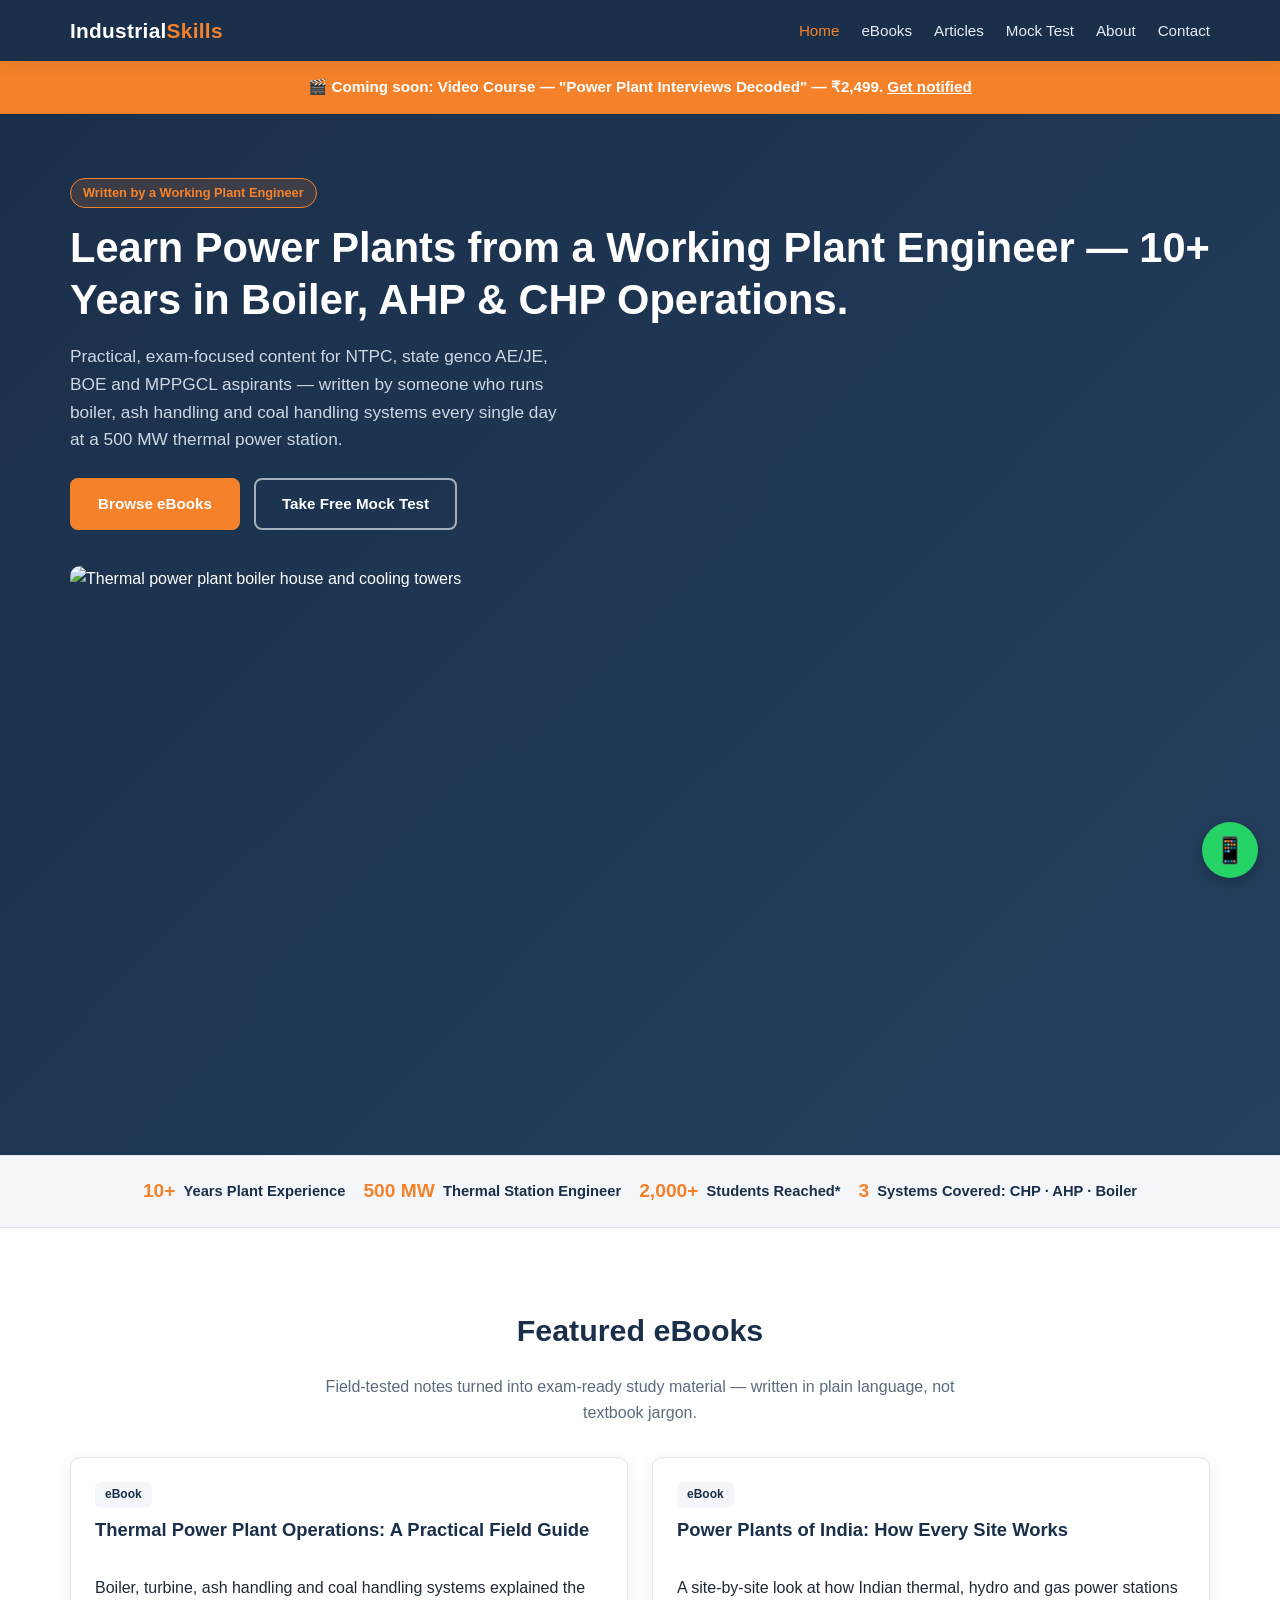
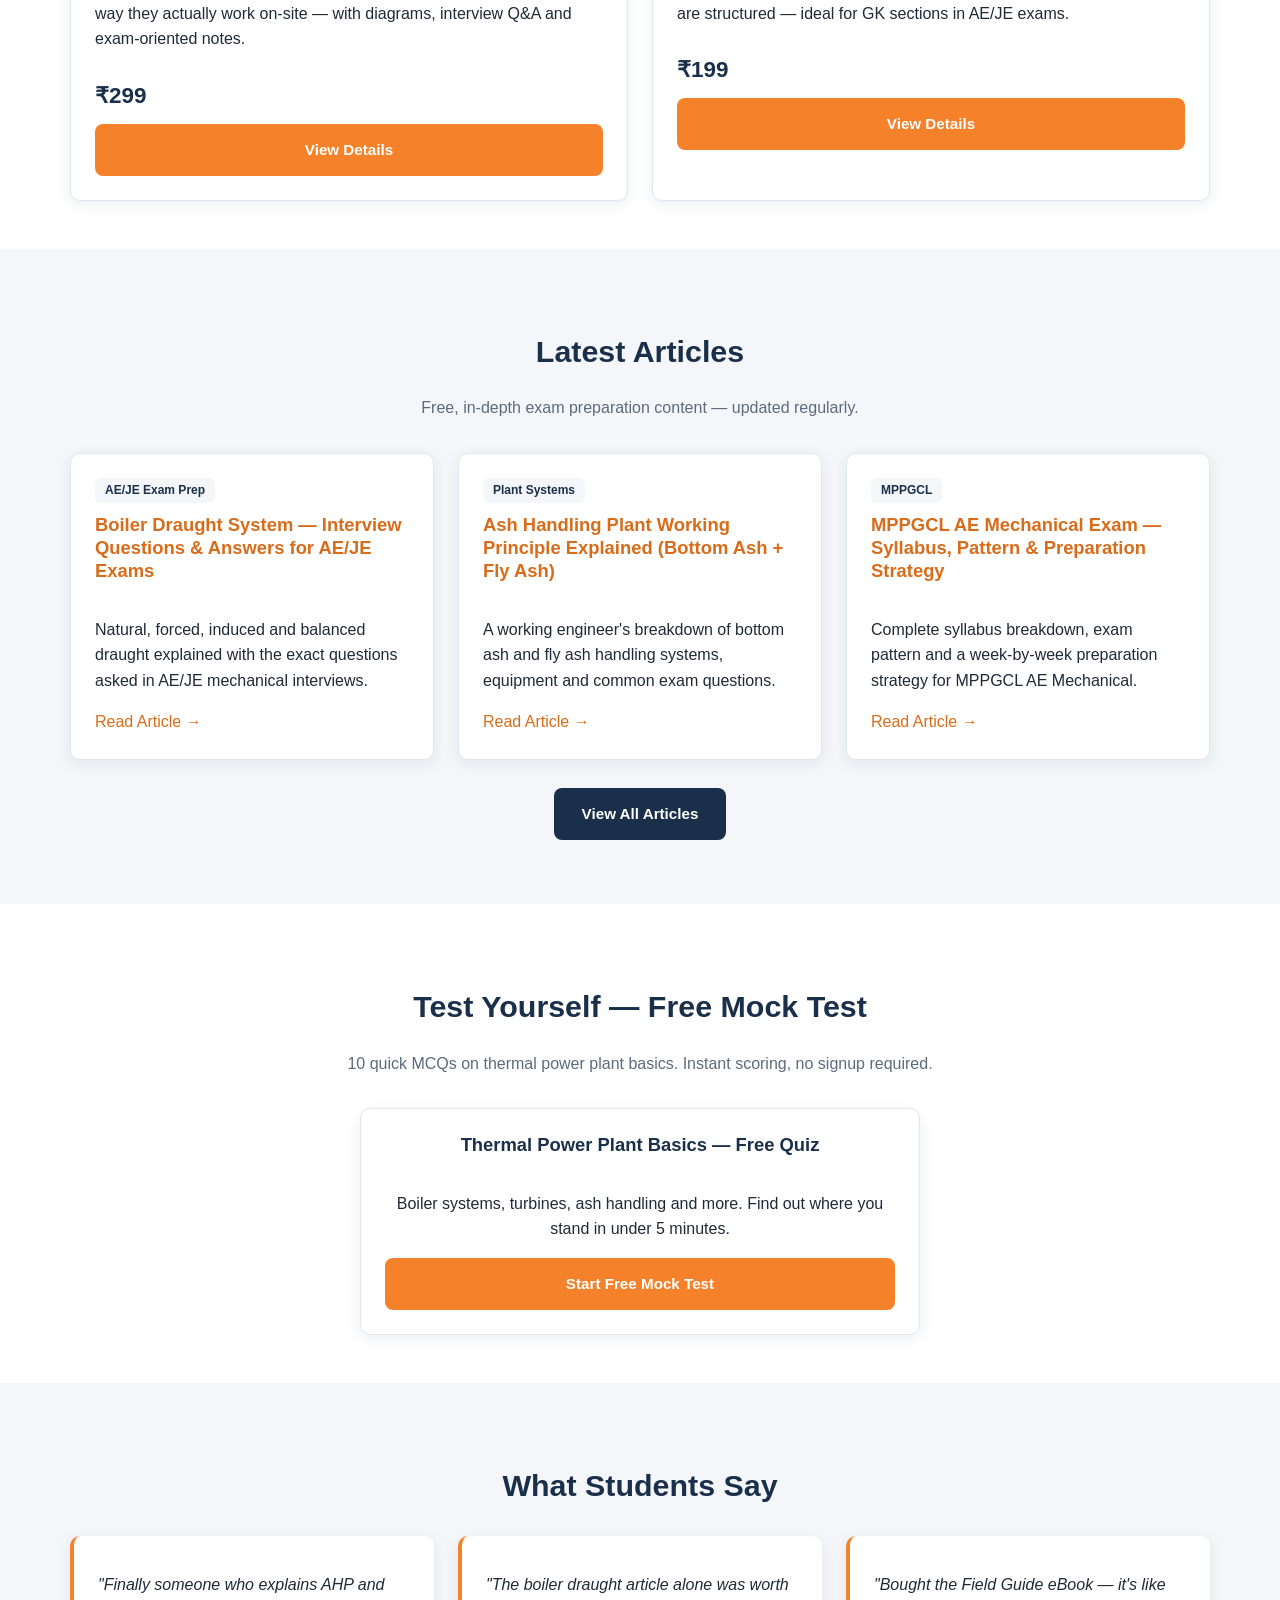
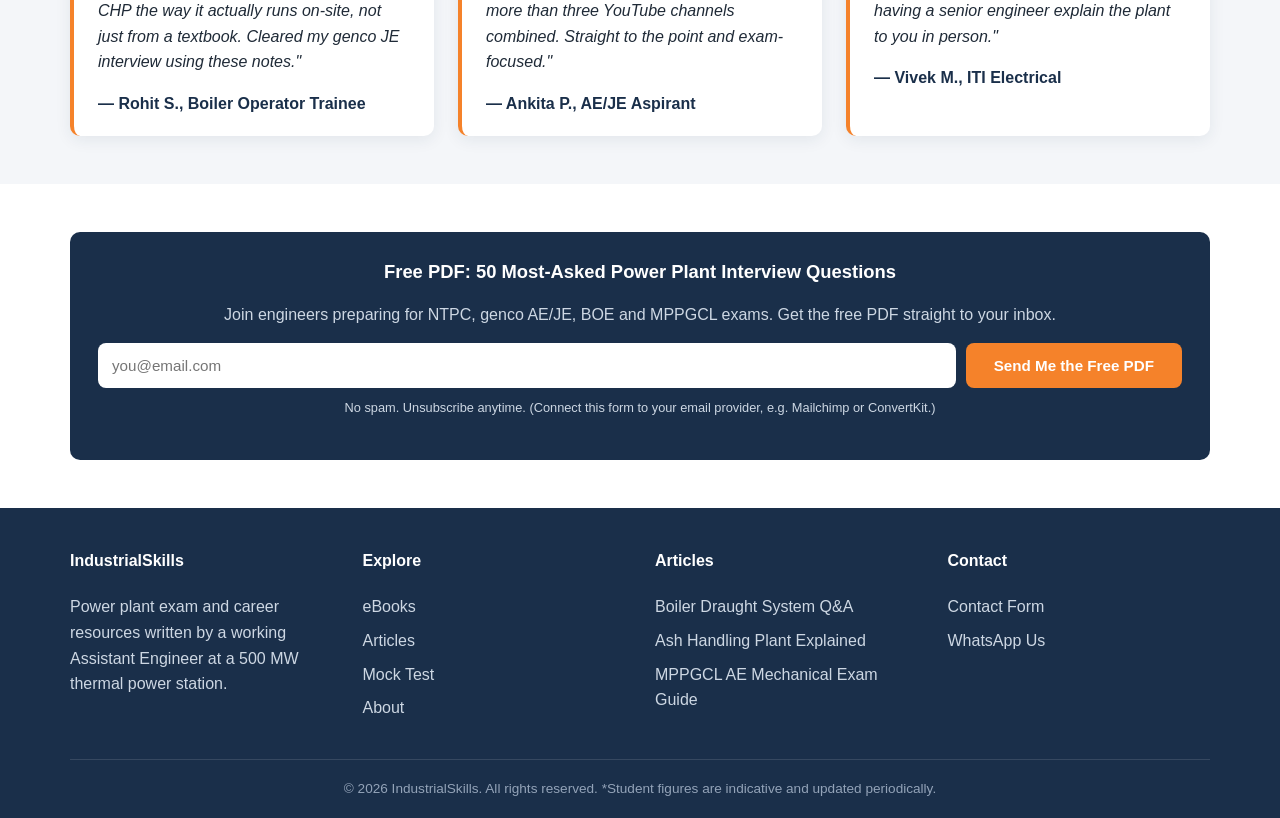
==== index.html @ 1a31680f "Add IndustrialSkills power plant exam & career hub website Static, SEO-first site (plain HTML/CSS/va" ====
<!DOCTYPE html>
<html lang="en">
<head>
<meta charset="UTF-8">
<meta name="viewport" content="width=device-width, initial-scale=1.0">
<title>IndustrialSkills — Power Plant Exam & Career Hub for NTPC, Genco AE/JE, BOE</title>
<meta name="description" content="Learn thermal power plant operations from a working plant engineer with 10+ years in boiler, ash handling and coal handling systems. eBooks, articles and mock tests for NTPC, state genco AE/JE, BOE and MPPGCL exams.">
<link rel="canonical" href="https://www.industrialskills.in/">
<meta property="og:title" content="IndustrialSkills — Power Plant Exam & Career Hub">
<meta property="og:description" content="Learn power plants from a working plant engineer. eBooks, articles and free mock tests for Indian power sector exams.">
<meta property="og:type" content="website">
<meta property="og:url" content="https://www.industrialskills.in/">
<link rel="stylesheet" href="style.css">
<script type="application/ld+json">
{
  "@context": "https://schema.org",
  "@type": "Organization",
  "name": "IndustrialSkills",
  "url": "https://www.industrialskills.in/",
  "description": "Education platform for Indian power plant engineers preparing for NTPC, state genco AE/JE, BOE and MPPGCL exams, built by a working thermal power station engineer.",
  "founder": {
    "@type": "Person",
    "name": "IndustrialSkills Founder",
    "jobTitle": "Assistant Engineer, 500 MW Thermal Power Station"
  },
  "sameAs": []
}
</script>
</head>
<body>

<header class="site-header">
  <div class="nav-wrap">
    <a href="index.html" class="logo">Industrial<span>Skills</span></a>
    <button class="nav-toggle" aria-label="Toggle navigation">&#9776;</button>
    <nav class="main-nav">
      <ul>
        <li><a href="index.html" class="active">Home</a></li>
        <li><a href="ebooks.html">eBooks</a></li>
        <li><a href="articles.html">Articles</a></li>
        <li><a href="mock-test.html">Mock Test</a></li>
        <li><a href="about.html">About</a></li>
        <li><a href="contact.html">Contact</a></li>
      </ul>
    </nav>
  </div>
</header>

<div class="promo-banner">
  🎬 Coming soon: Video Course — <strong>"Power Plant Interviews Decoded"</strong> — ₹2,499. <a href="contact.html">Get notified</a>
</div>

<section class="hero">
  <div class="container">
    <div class="hero-text">
      <span class="badge">Written by a Working Plant Engineer</span>
      <h1>Learn Power Plants from a Working Plant Engineer — 10+ Years in Boiler, AHP &amp; CHP Operations.</h1>
      <p class="lead">Practical, exam-focused content for NTPC, state genco AE/JE, BOE and MPPGCL aspirants — written by someone who runs boiler, ash handling and coal handling systems every single day at a 500 MW thermal power station.</p>
      <div class="hero-cta">
        <a href="ebooks.html" class="btn btn-primary">Browse eBooks</a>
        <a href="mock-test.html" class="btn btn-outline">Take Free Mock Test</a>
      </div>
    </div>
    <div class="hero-media">
      <img src="https://images.unsplash.com/photo-1587293852726-70cdb56c2866?w=800&q=60&auto=format" alt="Thermal power plant boiler house and cooling towers" loading="lazy" width="800" height="533" style="border-radius:10px;">
    </div>
  </div>
</section>

<div class="trust-strip">
  <div class="trust-item"><span class="num">10+</span> Years Plant Experience</div>
  <div class="trust-item"><span class="num">500 MW</span> Thermal Station Engineer</div>
  <div class="trust-item"><span class="num">2,000+</span> Students Reached*</div>
  <div class="trust-item"><span class="num">3</span> Systems Covered: CHP · AHP · Boiler</div>
</div>

<section>
  <div class="container">
    <div class="section-head">
      <h2>Featured eBooks</h2>
      <p>Field-tested notes turned into exam-ready study material — written in plain language, not textbook jargon.</p>
    </div>
    <div class="grid">
      <div class="card">
        <span class="tag">eBook</span>
        <h3>Thermal Power Plant Operations: A Practical Field Guide</h3>
        <p>Boiler, turbine, ash handling and coal handling systems explained the way they actually work on-site — with diagrams, interview Q&amp;A and exam-oriented notes.</p>
        <div class="price">₹299</div>
        <a href="ebooks.html" class="btn btn-primary btn-block">View Details</a>
      </div>
      <div class="card">
        <span class="tag">eBook</span>
        <h3>Power Plants of India: How Every Site Works</h3>
        <p>A site-by-site look at how Indian thermal, hydro and gas power stations are structured — ideal for GK sections in AE/JE exams.</p>
        <div class="price">₹199</div>
        <a href="ebooks.html" class="btn btn-primary btn-block">View Details</a>
      </div>
    </div>
  </div>
</section>

<section class="section-alt">
  <div class="container">
    <div class="section-head">
      <h2>Latest Articles</h2>
      <p>Free, in-depth exam preparation content — updated regularly.</p>
    </div>
    <div class="grid">
      <div class="card">
        <span class="tag">AE/JE Exam Prep</span>
        <h3><a href="article-boiler-draught-system.html">Boiler Draught System — Interview Questions &amp; Answers for AE/JE Exams</a></h3>
        <p>Natural, forced, induced and balanced draught explained with the exact questions asked in AE/JE mechanical interviews.</p>
        <a href="article-boiler-draught-system.html">Read Article →</a>
      </div>
      <div class="card">
        <span class="tag">Plant Systems</span>
        <h3><a href="article-ash-handling-plant.html">Ash Handling Plant Working Principle Explained (Bottom Ash + Fly Ash)</a></h3>
        <p>A working engineer's breakdown of bottom ash and fly ash handling systems, equipment and common exam questions.</p>
        <a href="article-ash-handling-plant.html">Read Article →</a>
      </div>
      <div class="card">
        <span class="tag">MPPGCL</span>
        <h3><a href="article-mppgcl-ae-mechanical-exam.html">MPPGCL AE Mechanical Exam — Syllabus, Pattern &amp; Preparation Strategy</a></h3>
        <p>Complete syllabus breakdown, exam pattern and a week-by-week preparation strategy for MPPGCL AE Mechanical.</p>
        <a href="article-mppgcl-ae-mechanical-exam.html">Read Article →</a>
      </div>
    </div>
    <p style="text-align:center; margin-top: 28px;"><a href="articles.html" class="btn btn-navy">View All Articles</a></p>
  </div>
</section>

<section>
  <div class="container">
    <div class="section-head">
      <h2>Test Yourself — Free Mock Test</h2>
      <p>10 quick MCQs on thermal power plant basics. Instant scoring, no signup required.</p>
    </div>
    <div class="card" style="max-width:560px; margin:0 auto; text-align:center;">
      <h3>Thermal Power Plant Basics — Free Quiz</h3>
      <p>Boiler systems, turbines, ash handling and more. Find out where you stand in under 5 minutes.</p>
      <a href="mock-test.html" class="btn btn-primary">Start Free Mock Test</a>
    </div>
  </div>
</section>

<section class="section-alt">
  <div class="container">
    <div class="section-head">
      <h2>What Students Say</h2>
    </div>
    <div class="grid">
      <div class="testimonial">
        <p>"Finally someone who explains AHP and CHP the way it actually runs on-site, not just from a textbook. Cleared my genco JE interview using these notes."</p>
        <div class="author">— Rohit S., Boiler Operator Trainee</div>
      </div>
      <div class="testimonial">
        <p>"The boiler draught article alone was worth more than three YouTube channels combined. Straight to the point and exam-focused."</p>
        <div class="author">— Ankita P., AE/JE Aspirant</div>
      </div>
      <div class="testimonial">
        <p>"Bought the Field Guide eBook — it's like having a senior engineer explain the plant to you in person."</p>
        <div class="author">— Vivek M., ITI Electrical</div>
      </div>
    </div>
  </div>
</section>

<section>
  <div class="container">
    <div class="email-signup">
      <h3>Free PDF: 50 Most-Asked Power Plant Interview Questions</h3>
      <p>Join engineers preparing for NTPC, genco AE/JE, BOE and MPPGCL exams. Get the free PDF straight to your inbox.</p>
      <form class="signup-form" action="#" method="post">
        <input type="email" name="email" placeholder="you@email.com" required aria-label="Email address">
        <button type="submit" class="btn btn-primary">Send Me the Free PDF</button>
      </form>
      <p class="form-success">Thanks! Check your inbox for the free PDF shortly.</p>
      <p class="form-note">No spam. Unsubscribe anytime. (Connect this form to your email provider, e.g. Mailchimp or ConvertKit.)</p>
    </div>
  </div>
</section>

<footer class="site-footer">
  <div class="container">
    <div class="footer-grid">
      <div>
        <h4>IndustrialSkills</h4>
        <p>Power plant exam and career resources written by a working Assistant Engineer at a 500 MW thermal power station.</p>
      </div>
      <div>
        <h4>Explore</h4>
        <ul>
          <li><a href="ebooks.html">eBooks</a></li>
          <li><a href="articles.html">Articles</a></li>
          <li><a href="mock-test.html">Mock Test</a></li>
          <li><a href="about.html">About</a></li>
        </ul>
      </div>
      <div>
        <h4>Articles</h4>
        <ul>
          <li><a href="article-boiler-draught-system.html">Boiler Draught System Q&amp;A</a></li>
          <li><a href="article-ash-handling-plant.html">Ash Handling Plant Explained</a></li>
          <li><a href="article-mppgcl-ae-mechanical-exam.html">MPPGCL AE Mechanical Exam Guide</a></li>
        </ul>
      </div>
      <div>
        <h4>Contact</h4>
        <ul>
          <li><a href="contact.html">Contact Form</a></li>
          <li><a href="https://wa.me/919999999999" target="_blank" rel="noopener">WhatsApp Us</a></li>
        </ul>
      </div>
    </div>
    <div class="footer-bottom">
      &copy; 2026 IndustrialSkills. All rights reserved. *Student figures are indicative and updated periodically.
    </div>
  </div>
</footer>

<a href="https://wa.me/919999999999" class="whatsapp-float" target="_blank" rel="noopener" aria-label="Chat on WhatsApp">&#128241;</a>

<script src="script.js"></script>
</body>
</html>
---- style.css ----
/* IndustrialSkills — shared stylesheet */

:root {
  --navy: #1a2f4a;
  --navy-light: #24405f;
  --orange: #f5822a;
  --orange-dark: #d96c1a;
  --bg: #ffffff;
  --bg-alt: #f4f6f9;
  --text: #1f2a37;
  --text-muted: #5b6b7d;
  --border: #e1e6ec;
  --radius: 10px;
  --max-width: 1180px;
  --shadow: 0 4px 16px rgba(26, 47, 74, 0.08);
}

* { box-sizing: border-box; }

html { scroll-behavior: smooth; }

body {
  margin: 0;
  font-family: "Segoe UI", Roboto, Helvetica, Arial, sans-serif;
  color: var(--text);
  background: var(--bg);
  line-height: 1.6;
  font-size: 16px;
}

img { max-width: 100%; height: auto; display: block; }

a { color: var(--orange-dark); text-decoration: none; }
a:hover { text-decoration: underline; }

.container {
  max-width: var(--max-width);
  margin: 0 auto;
  padding: 0 20px;
}

h1, h2, h3 { line-height: 1.25; color: var(--navy); }
h1 { font-size: clamp(1.8rem, 4vw, 2.6rem); }
h2 { font-size: clamp(1.4rem, 3vw, 1.9rem); margin-top: 2.2rem; }
h3 { font-size: 1.15rem; }

/* ---------- Header ---------- */
.site-header {
  background: var(--navy);
  position: sticky;
  top: 0;
  z-index: 100;
  box-shadow: var(--shadow);
}

.nav-wrap {
  display: flex;
  align-items: center;
  justify-content: space-between;
  padding: 14px 20px;
  max-width: var(--max-width);
  margin: 0 auto;
}

.logo {
  color: #fff;
  font-weight: 700;
  font-size: 1.3rem;
  letter-spacing: 0.3px;
}
.logo span { color: var(--orange); }

.nav-toggle {
  display: none;
  background: none;
  border: none;
  color: #fff;
  font-size: 1.6rem;
  cursor: pointer;
}

.main-nav ul {
  list-style: none;
  display: flex;
  gap: 22px;
  margin: 0;
  padding: 0;
}

.main-nav a {
  color: #e7ecf3;
  font-weight: 500;
  font-size: 0.95rem;
}
.main-nav a:hover, .main-nav a.active { color: var(--orange); text-decoration: none; }

@media (max-width: 780px) {
  .nav-toggle { display: block; }
  .main-nav {
    display: none;
    width: 100%;
  }
  .main-nav.open { display: block; }
  .nav-wrap { flex-wrap: wrap; }
  .main-nav ul {
    flex-direction: column;
    gap: 0;
    width: 100%;
    padding-top: 10px;
  }
  .main-nav li { border-top: 1px solid rgba(255,255,255,0.1); }
  .main-nav a { display: block; padding: 12px 4px; }
}

/* ---------- Hero ---------- */
.hero {
  background: linear-gradient(135deg, var(--navy) 0%, var(--navy-light) 100%);
  color: #fff;
  padding: 64px 0 56px;
}
.hero .container { display: flex; flex-wrap: wrap; align-items: center; gap: 36px; }
.hero-text { flex: 1 1 420px; }
.hero-media { flex: 1 1 320px; }
.badge {
  display: inline-block;
  background: rgba(245,130,42,0.15);
  color: var(--orange);
  border: 1px solid var(--orange);
  padding: 4px 12px;
  border-radius: 999px;
  font-size: 0.8rem;
  font-weight: 600;
  margin-bottom: 14px;
}
.hero h1 { color: #fff; margin: 0 0 16px; }
.hero p.lead { color: #cdd7e3; font-size: 1.08rem; max-width: 52ch; }
.hero-cta { margin-top: 24px; display: flex; gap: 14px; flex-wrap: wrap; }

/* ---------- Buttons ---------- */
.btn {
  display: inline-block;
  padding: 12px 26px;
  border-radius: 8px;
  font-weight: 600;
  font-size: 0.95rem;
  cursor: pointer;
  border: 2px solid transparent;
}
.btn-primary { background: var(--orange); color: #fff; }
.btn-primary:hover { background: var(--orange-dark); text-decoration: none; }
.btn-outline { background: transparent; color: #fff; border-color: rgba(255,255,255,0.6); }
.btn-outline:hover { border-color: #fff; text-decoration: none; }
.btn-navy { background: var(--navy); color: #fff; }
.btn-navy:hover { background: var(--navy-light); text-decoration: none; }
.btn-block { display: block; width: 100%; text-align: center; }

/* ---------- Sections ---------- */
section { padding: 48px 0; }
.section-alt { background: var(--bg-alt); }
.section-head { text-align: center; max-width: 640px; margin: 0 auto 32px; }
.section-head p { color: var(--text-muted); }

/* ---------- Cards ---------- */
.grid {
  display: grid;
  gap: 24px;
  grid-template-columns: repeat(auto-fit, minmax(260px, 1fr));
}

.card {
  background: #fff;
  border: 1px solid var(--border);
  border-radius: var(--radius);
  padding: 24px;
  box-shadow: var(--shadow);
  display: flex;
  flex-direction: column;
}

.card h3 { margin-top: 0; }
.card .price { font-size: 1.4rem; font-weight: 700; color: var(--navy); margin: 10px 0; }
.card .old-price { text-decoration: line-through; color: var(--text-muted); font-weight: 400; font-size: 1rem; margin-left: 8px; }

.tag {
  display: inline-block;
  background: var(--bg-alt);
  color: var(--navy);
  font-size: 0.75rem;
  font-weight: 600;
  padding: 3px 10px;
  border-radius: 6px;
  margin-bottom: 10px;
  width: fit-content;
}

/* ---------- Trust strip ---------- */
.trust-strip {
  display: flex;
  flex-wrap: wrap;
  gap: 18px;
  justify-content: center;
  padding: 20px 0;
  border-top: 1px solid var(--border);
  border-bottom: 1px solid var(--border);
  background: var(--bg-alt);
}
.trust-item {
  display: flex;
  align-items: center;
  gap: 8px;
  font-weight: 600;
  color: var(--navy);
  font-size: 0.92rem;
}
.trust-item .num { color: var(--orange); font-size: 1.2rem; font-weight: 800; }

/* ---------- Testimonials ---------- */
.testimonial {
  background: #fff;
  border-left: 4px solid var(--orange);
  border-radius: var(--radius);
  padding: 20px 24px;
  box-shadow: var(--shadow);
}
.testimonial p { font-style: italic; color: var(--text); }
.testimonial .author { font-weight: 700; color: var(--navy); margin-top: 10px; font-style: normal; }

/* ---------- Coming soon banner ---------- */
.promo-banner {
  background: var(--orange);
  color: #fff;
  text-align: center;
  padding: 14px 16px;
  font-weight: 600;
  font-size: 0.95rem;
}
.promo-banner a { color: #fff; text-decoration: underline; }

/* ---------- Email signup ---------- */
.email-signup {
  background: var(--navy);
  color: #fff;
  border-radius: var(--radius);
  padding: 28px;
  text-align: center;
}
.email-signup h3 { color: #fff; margin-top: 0; }
.email-signup p { color: #cdd7e3; }
.signup-form {
  display: flex;
  gap: 10px;
  flex-wrap: wrap;
  justify-content: center;
  margin-top: 16px;
}
.signup-form input[type="email"] {
  padding: 12px 14px;
  border-radius: 8px;
  border: none;
  min-width: 240px;
  flex: 1 1 240px;
  font-size: 0.95rem;
}
.form-note { font-size: 0.8rem; color: #9fb0c3; margin-top: 10px; }
.form-success { display: none; color: #b8f5c0; font-weight: 600; margin-top: 12px; }

/* ---------- Footer ---------- */
.site-footer {
  background: var(--navy);
  color: #cdd7e3;
  padding-top: 40px;
}
.footer-grid {
  display: grid;
  gap: 30px;
  grid-template-columns: repeat(auto-fit, minmax(220px, 1fr));
  padding-bottom: 30px;
  border-bottom: 1px solid rgba(255,255,255,0.12);
}
.footer-grid h4 { color: #fff; margin-top: 0; font-size: 1rem; }
.footer-grid ul { list-style: none; padding: 0; margin: 0; }
.footer-grid li { margin-bottom: 8px; }
.footer-grid a { color: #cdd7e3; }
.footer-bottom {
  text-align: center;
  padding: 18px 0;
  font-size: 0.85rem;
  color: #93a3b8;
}

/* WhatsApp floating button */
.whatsapp-float {
  position: fixed;
  bottom: 22px;
  right: 22px;
  background: #25d366;
  color: #fff;
  width: 56px;
  height: 56px;
  border-radius: 50%;
  display: flex;
  align-items: center;
  justify-content: center;
  box-shadow: 0 4px 14px rgba(0,0,0,0.25);
  font-size: 1.6rem;
  z-index: 200;
}
.whatsapp-float:hover { background: #1ebe5b; text-decoration: none; }

/* ---------- Articles ---------- */
.article-body h2 { margin-top: 2rem; }
.article-body ul, .article-body ol { padding-left: 22px; }
.article-meta {
  color: var(--text-muted);
  font-size: 0.9rem;
  margin-bottom: 20px;
}
.article-hero {
  background: var(--bg-alt);
  padding: 40px 0;
  border-bottom: 1px solid var(--border);
}
.faq-item { margin-bottom: 18px; }
.faq-item h3 { color: var(--navy); }
.related-links {
  background: var(--bg-alt);
  border-radius: var(--radius);
  padding: 20px 24px;
  margin-top: 30px;
}

/* ---------- Table ---------- */
table { width: 100%; border-collapse: collapse; margin: 16px 0; }
th, td { border: 1px solid var(--border); padding: 10px 12px; text-align: left; font-size: 0.95rem; }
th { background: var(--bg-alt); color: var(--navy); }

/* ---------- Mock test ---------- */
.quiz-question {
  background: #fff;
  border: 1px solid var(--border);
  border-radius: var(--radius);
  padding: 20px;
  margin-bottom: 18px;
  box-shadow: var(--shadow);
}
.quiz-question p.q-text { font-weight: 600; color: var(--navy); }
.quiz-options label {
  display: block;
  padding: 10px 12px;
  border: 1px solid var(--border);
  border-radius: 8px;
  margin-bottom: 8px;
  cursor: pointer;
}
.quiz-options label:hover { border-color: var(--orange); }
.quiz-options input { margin-right: 10px; }
.quiz-question.correct { border-color: #2e9e4d; }
.quiz-question.incorrect { border-color: #d9534f; }
#quiz-result {
  text-align: center;
  padding: 26px;
  border-radius: var(--radius);
  background: var(--bg-alt);
  display: none;
}
#quiz-result h3 { font-size: 1.6rem; }

/* ---------- Contact form ---------- */
.contact-form { display: flex; flex-direction: column; gap: 14px; max-width: 560px; }
.contact-form input, .contact-form textarea {
  padding: 12px 14px;
  border: 1px solid var(--border);
  border-radius: 8px;
  font-size: 1rem;
  font-family: inherit;
}
.contact-form label { font-weight: 600; color: var(--navy); font-size: 0.9rem; }

.two-col { display: flex; gap: 40px; flex-wrap: wrap; }
.two-col > div { flex: 1 1 320px; }
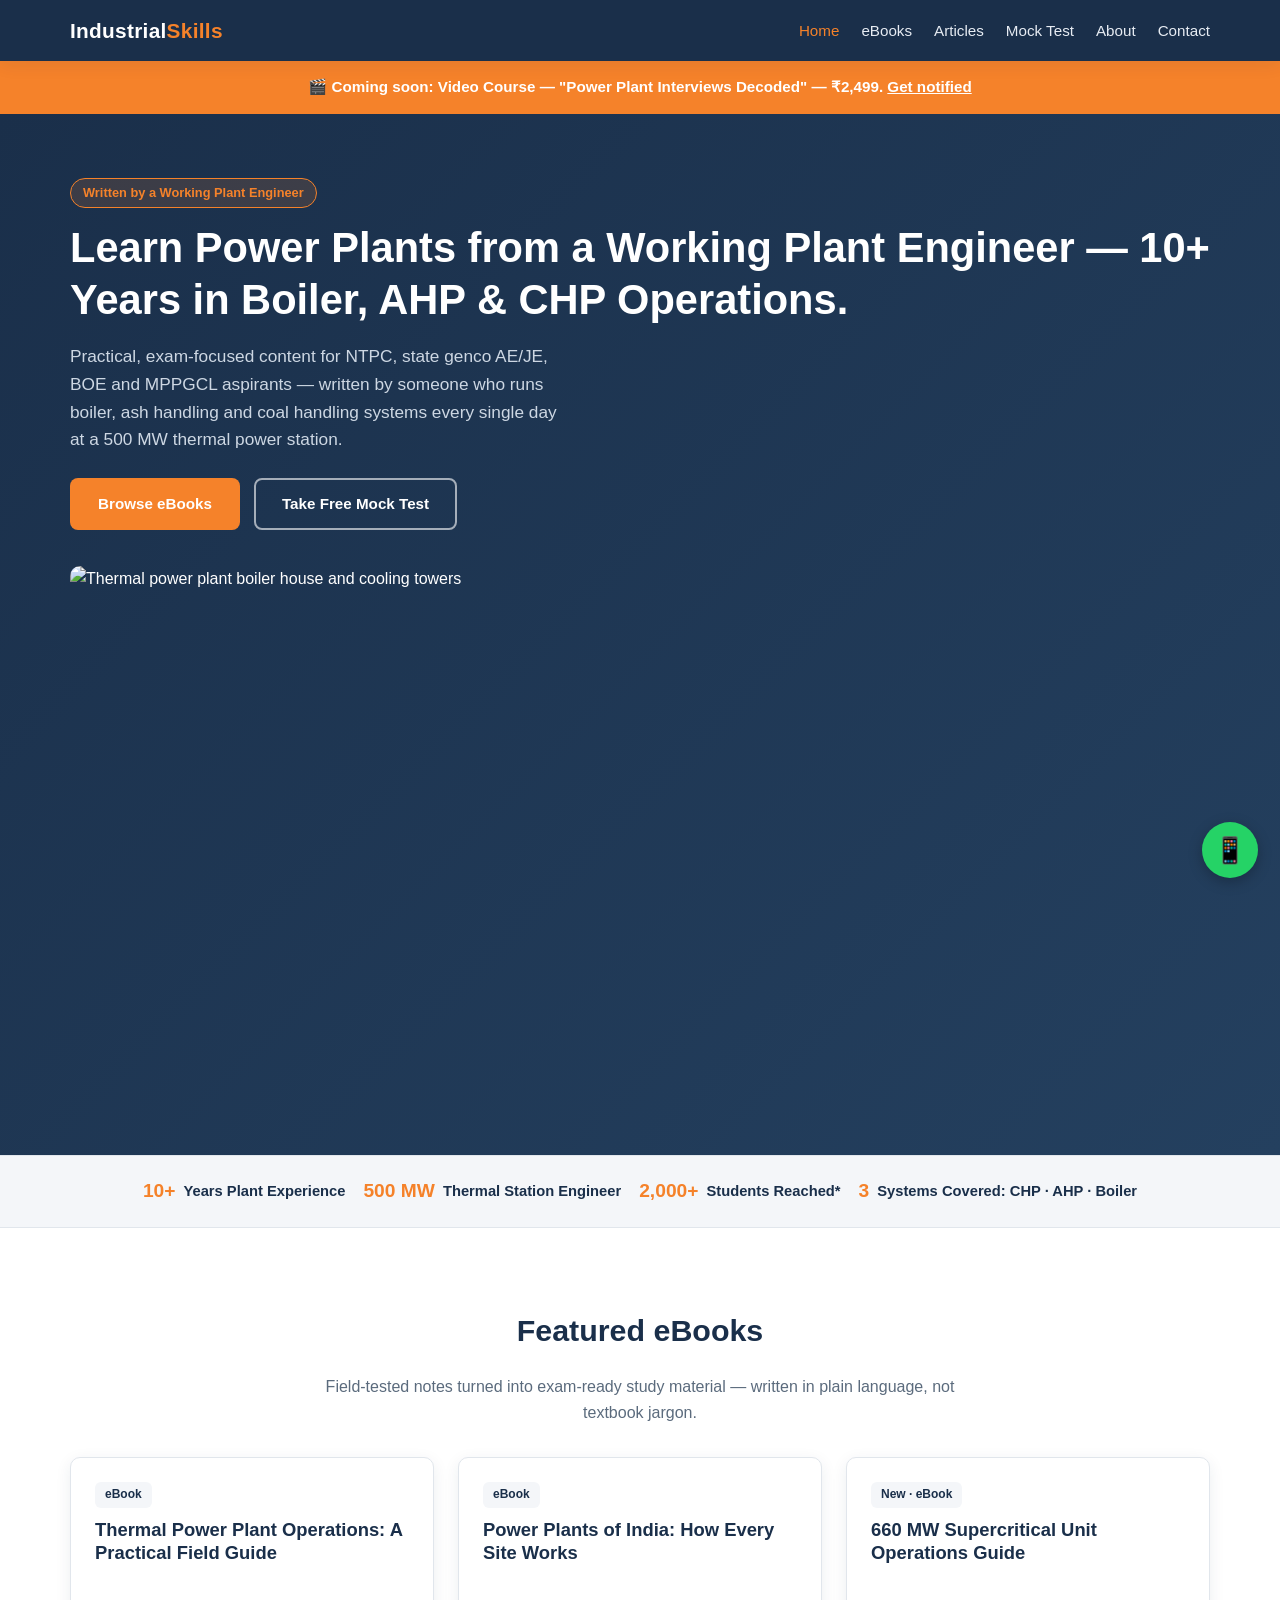
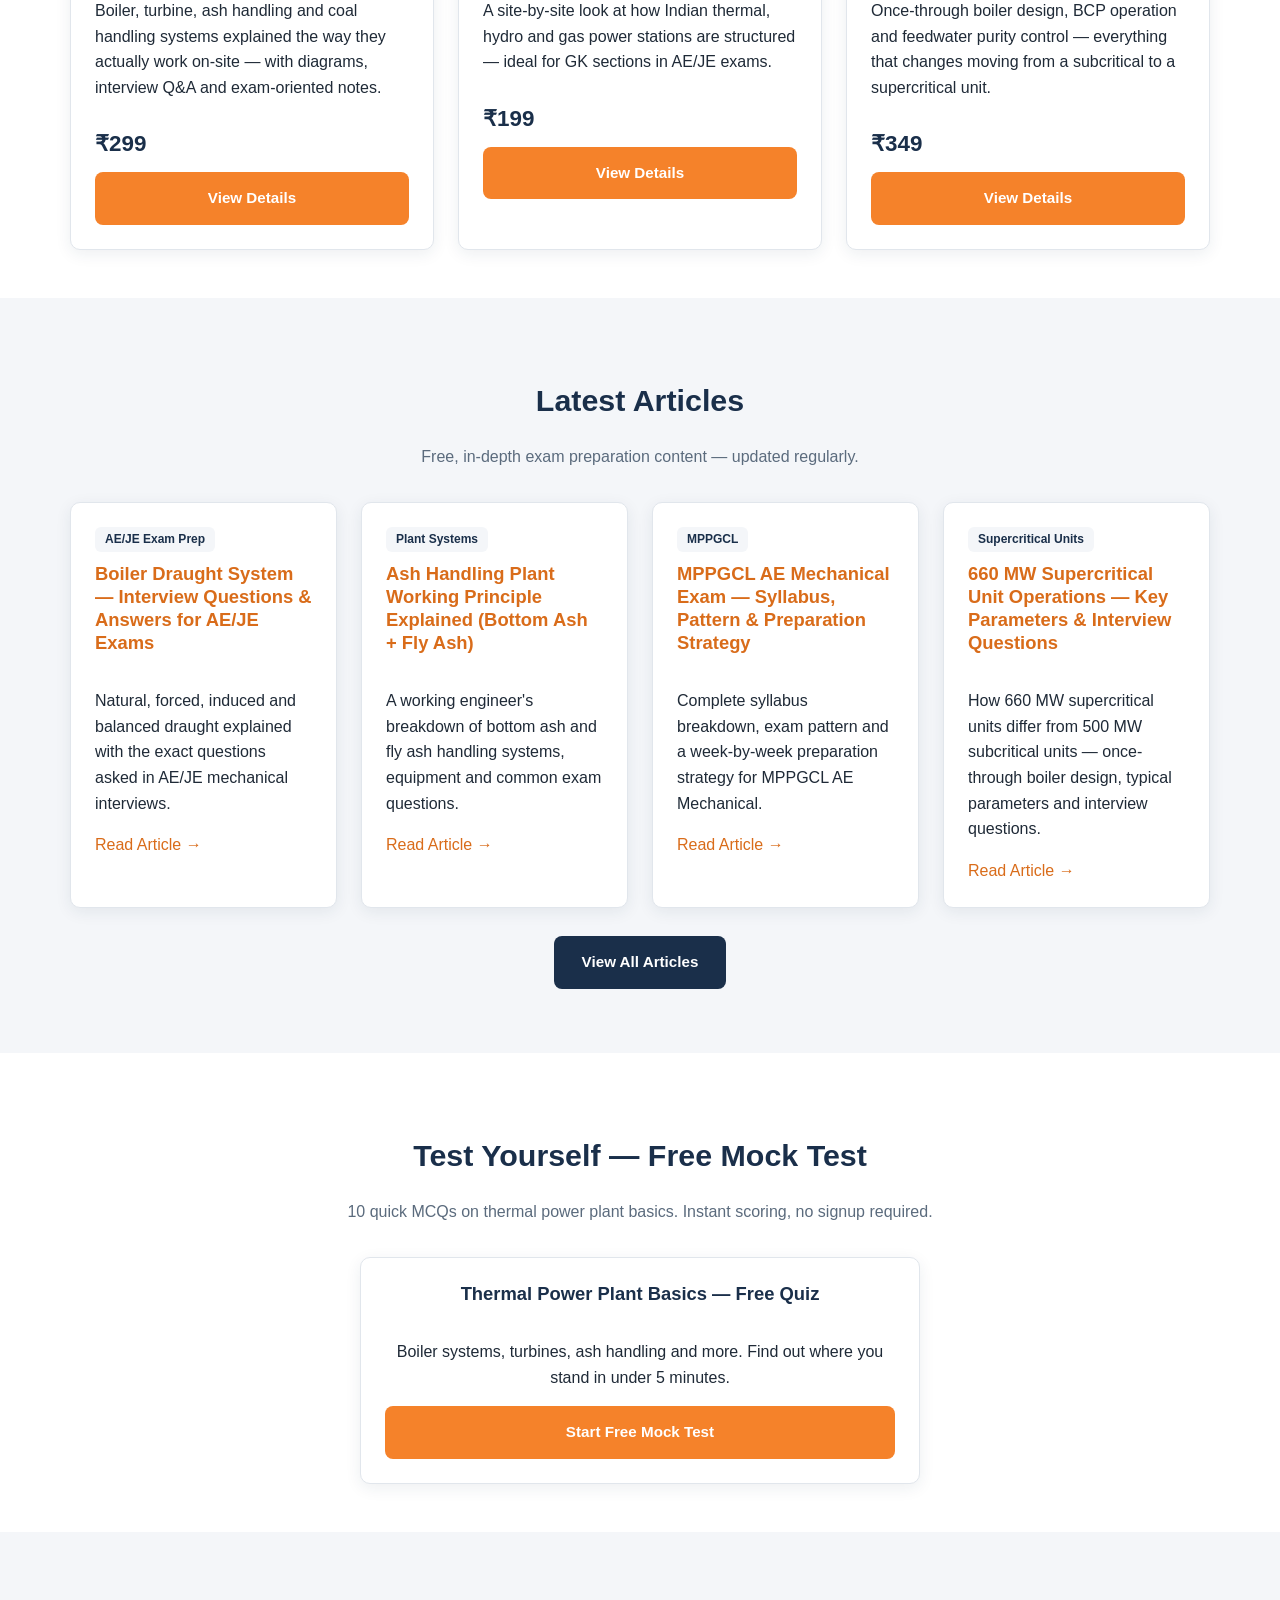
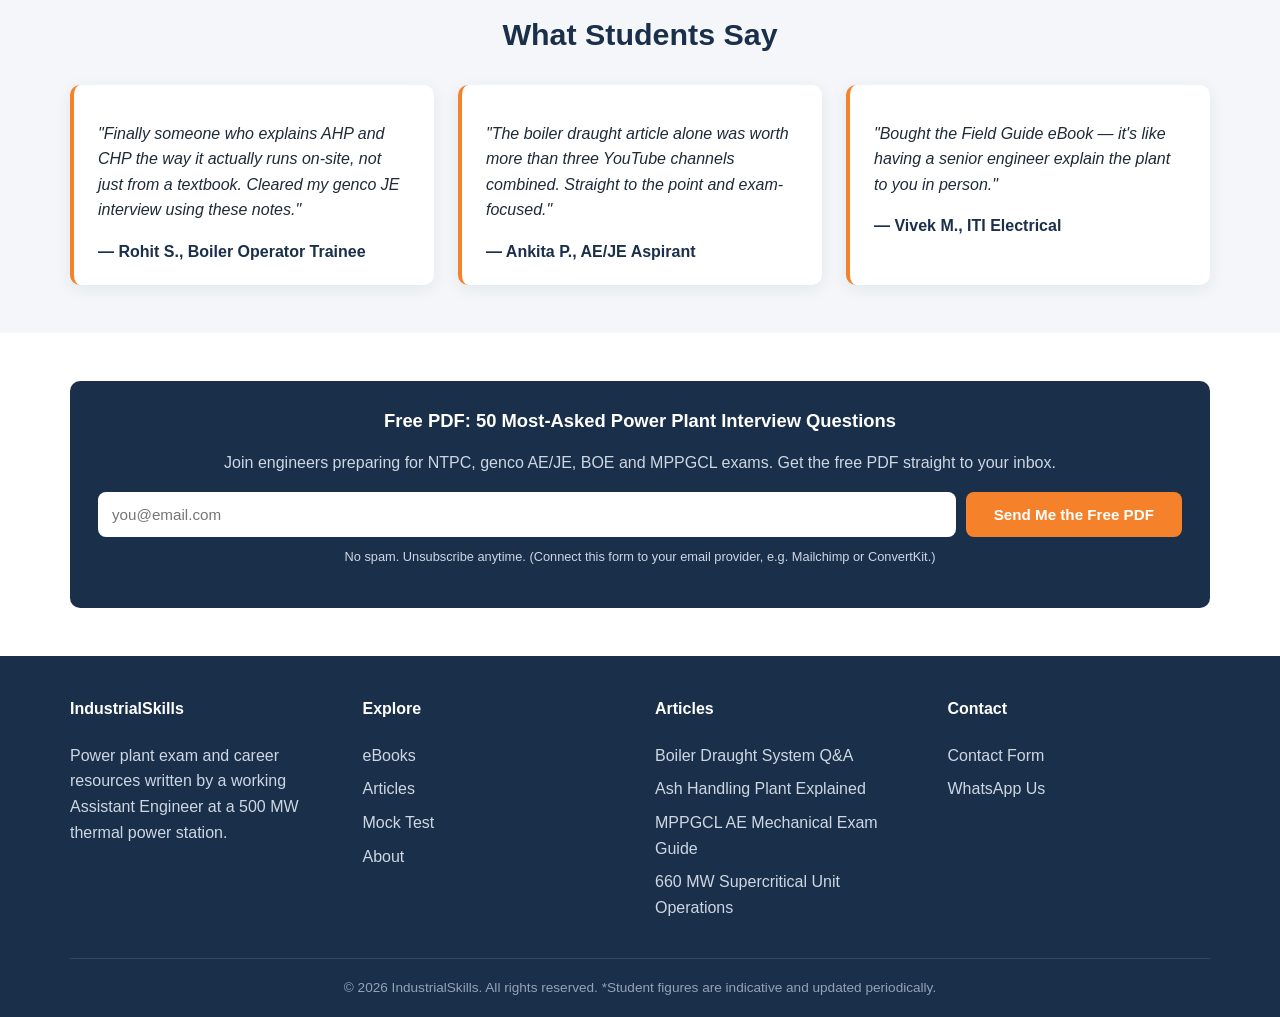
==== commit 44797dbd: "Add 660 MW supercritical unit operations article and eBook New article covers once-through boiler de" ====
--- a/index.html
+++ b/index.html
@@ -95,6 +95,13 @@
         <div class="price">₹199</div>
         <a href="ebooks.html" class="btn btn-primary btn-block">View Details</a>
       </div>
+      <div class="card">
+        <span class="tag">New &middot; eBook</span>
+        <h3>660 MW Supercritical Unit Operations Guide</h3>
+        <p>Once-through boiler design, BCP operation and feedwater purity control — everything that changes moving from a subcritical to a supercritical unit.</p>
+        <div class="price">₹349</div>
+        <a href="ebooks.html" class="btn btn-primary btn-block">View Details</a>
+      </div>
     </div>
   </div>
 </section>
@@ -123,6 +130,12 @@
         <h3><a href="article-mppgcl-ae-mechanical-exam.html">MPPGCL AE Mechanical Exam — Syllabus, Pattern &amp; Preparation Strategy</a></h3>
         <p>Complete syllabus breakdown, exam pattern and a week-by-week preparation strategy for MPPGCL AE Mechanical.</p>
         <a href="article-mppgcl-ae-mechanical-exam.html">Read Article →</a>
+      </div>
+      <div class="card">
+        <span class="tag">Supercritical Units</span>
+        <h3><a href="article-660mw-supercritical-unit-operations.html">660 MW Supercritical Unit Operations — Key Parameters &amp; Interview Questions</a></h3>
+        <p>How 660 MW supercritical units differ from 500 MW subcritical units — once-through boiler design, typical parameters and interview questions.</p>
+        <a href="article-660mw-supercritical-unit-operations.html">Read Article →</a>
       </div>
     </div>
     <p style="text-align:center; margin-top: 28px;"><a href="articles.html" class="btn btn-navy">View All Articles</a></p>
@@ -202,6 +215,7 @@
           <li><a href="article-boiler-draught-system.html">Boiler Draught System Q&amp;A</a></li>
           <li><a href="article-ash-handling-plant.html">Ash Handling Plant Explained</a></li>
           <li><a href="article-mppgcl-ae-mechanical-exam.html">MPPGCL AE Mechanical Exam Guide</a></li>
+          <li><a href="article-660mw-supercritical-unit-operations.html">660 MW Supercritical Unit Operations</a></li>
         </ul>
       </div>
       <div>
